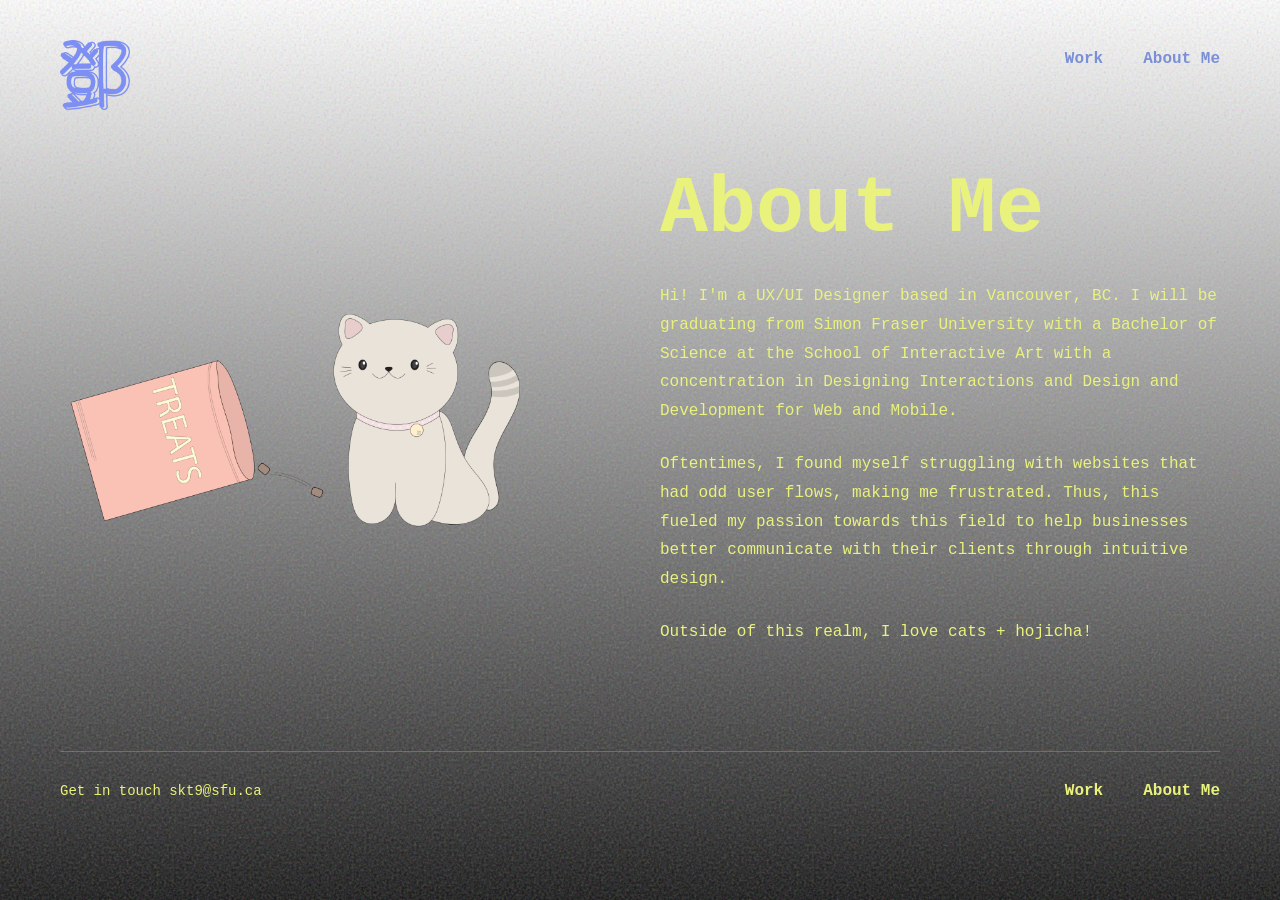
==== aboutme.html @ 4625fe95 "Website" ====
<!DOCTYPE html>
<html lang="en">
<head>
    <meta charset="UTF-8">
    <meta name="viewport" content="width=device-width, initial-scale=1.0">
    <title>About Me - Portfolio</title>
    <link rel="stylesheet" href="aboutme.css">
</head>
<body>
    <div class="content-wrapper">
        <header>
            <a href="homepage.html">
                <div class="logo"></div>
            </a>
            <nav>
                <a href="projectpage.html">Work</a>
                <a href="aboutme.html">About Me</a>
            </nav>
        </header>

        <div class="content">
            <div class="illustration">
                <img src="./img/cat.png" alt="Cute cat illustration" class="cat-image">
            </div>

            <div class="text-content">
                <h1>About Me</h1>
                <p class="bio">
                    Hi! I'm a UX/UI Designer based in Vancouver, BC. I will be graduating from Simon Fraser University with a Bachelor of Science at the School of Interactive Art with a concentration in Designing Interactions and Design and Development for Web and Mobile.
                </p>
                <p class="bio">
                    Oftentimes, I found myself struggling with websites that had odd user flows, making me frustrated. Thus, this fueled my passion towards this field to help businesses better communicate with their clients through intuitive design.
                </p>
                <p class="bio">
                    Outside of this realm, I love cats + hojicha!
                </p>
            </div>
        </div>

        <footer>
            <div class="contact">
                Get in touch <a href="mailto:skt9@sfu.ca">skt9@sfu.ca</a>
            </div>
            <div class="footer-nav">
                <a href="projectpage.html">Work</a>
                <a href="aboutme.html">About Me</a>
            </div>
        </footer>
    </div>
</body>
</html>
---- aboutme.css ----
* {
    margin: 0;
    padding: 0;
    box-sizing: border-box;
}

html {
    overflow-y: scroll;
}

body {
    font-family: 'Courier New', monospace;
    background: linear-gradient(to bottom, #ffffff 0%, #111 100%);
    min-height: 100vh;
    position: relative;
    overflow-x: hidden;
}

body::before {
    content: '';
    position: absolute;
    inset: 0;
    background-image: url("data:image/svg+xml,%3Csvg viewBox='0 0 400 400' xmlns='http://www.w3.org/2000/svg'%3E%3Cfilter id='noiseFilter'%3E%3CfeTurbulence type='fractalNoise' baseFrequency='0.9' numOctaves='4' stitchTiles='stitch'/%3E%3C/filter%3E%3Crect width='100%25' height='100%25' filter='url(%23noiseFilter)'/%3E%3C/svg%3E");
    opacity: 0.3;
    pointer-events: none;
    z-index: 1;
}

.content-wrapper {
    position: relative;
    z-index: 2;
    max-width: 1400px;
    margin: 0 auto;
    padding: 40px 60px;
}

header {
    display: flex;
    justify-content: space-between;
    align-items: flex-start;
    margin-bottom: 60px;
}

.logo {
    width: 70px;
    height: 70px;
    background-image: url('./img/logoblue.png');
    background-size: contain;
    background-position: center;
    background-repeat: no-repeat;
}

nav {
    display: flex;
    gap: 40px;
    padding-top: 10px;
}

nav a {
    color: #7b8fd6;
    text-decoration: none;
    font-size: 16px;
    font-weight: bold;
    transition: opacity 0.3s ease;
}

nav a:hover {
    opacity: 0.7;
}

.content {
    display: grid;
    grid-template-columns: repeat(12, 1fr);
    column-gap: 40px;
    row-gap: 60px;
    margin-bottom: 80px;
}

.illustration {
    grid-column: 1 / 6;
    display: flex;
    justify-content: center;
    align-items: center;
}

.cat-image {
    max-width: 200%;
    width: 100%;
    height: auto;
}

.text-content {
    grid-column: 7 / 13;
}

h1 {
    font-size: 5rem;
    font-weight: 900;
    margin-bottom: 2rem;
    line-height: 1;
    color: #E9F27D;
}

.bio {
    font-size: 1rem;
    line-height: 1.8;
    margin-bottom: 1.5rem;
    color: #E9F27D;
}

footer {
    margin-top: 80px;
    padding-top: 30px;
    border-top: 1px solid rgba(200, 214, 74, 0.3);
    display: flex;
    justify-content: space-between;
    align-items: center;
}

.contact {
    color: #E9F27D;
    font-size: 14px;
}

.contact a {
    color: #E9F27D;
    text-decoration: none;
    transition: opacity 0.3s ease;
}

.contact a:hover {
    opacity: 0.7;
}

.footer-nav {
    display: flex;
    gap: 40px;
}

.footer-nav a {
    color: #E9F27D;
    text-decoration: none;
    font-size: 16px;
    font-weight: bold;
    transition: opacity 0.3s ease;
}

.footer-nav a:hover {
    opacity: 0.7;
}

@media (max-width: 1024px) {
    .content-wrapper {
        padding: 30px 40px;
    }

    .content {
        grid-template-columns: 1fr;
    }

    .illustration,
    .text-content {
        grid-column: 1 / -1;
    }

    h1 {
        font-size: 3.5rem;
    }

    footer {
        flex-direction: column;
        gap: 20px;
        align-items: flex-start;
    }
}

@media (max-width: 768px) {
    h1 {
        font-size: 2.5rem;
    }

    .cat-image {
        max-width: 280px;
    }
}
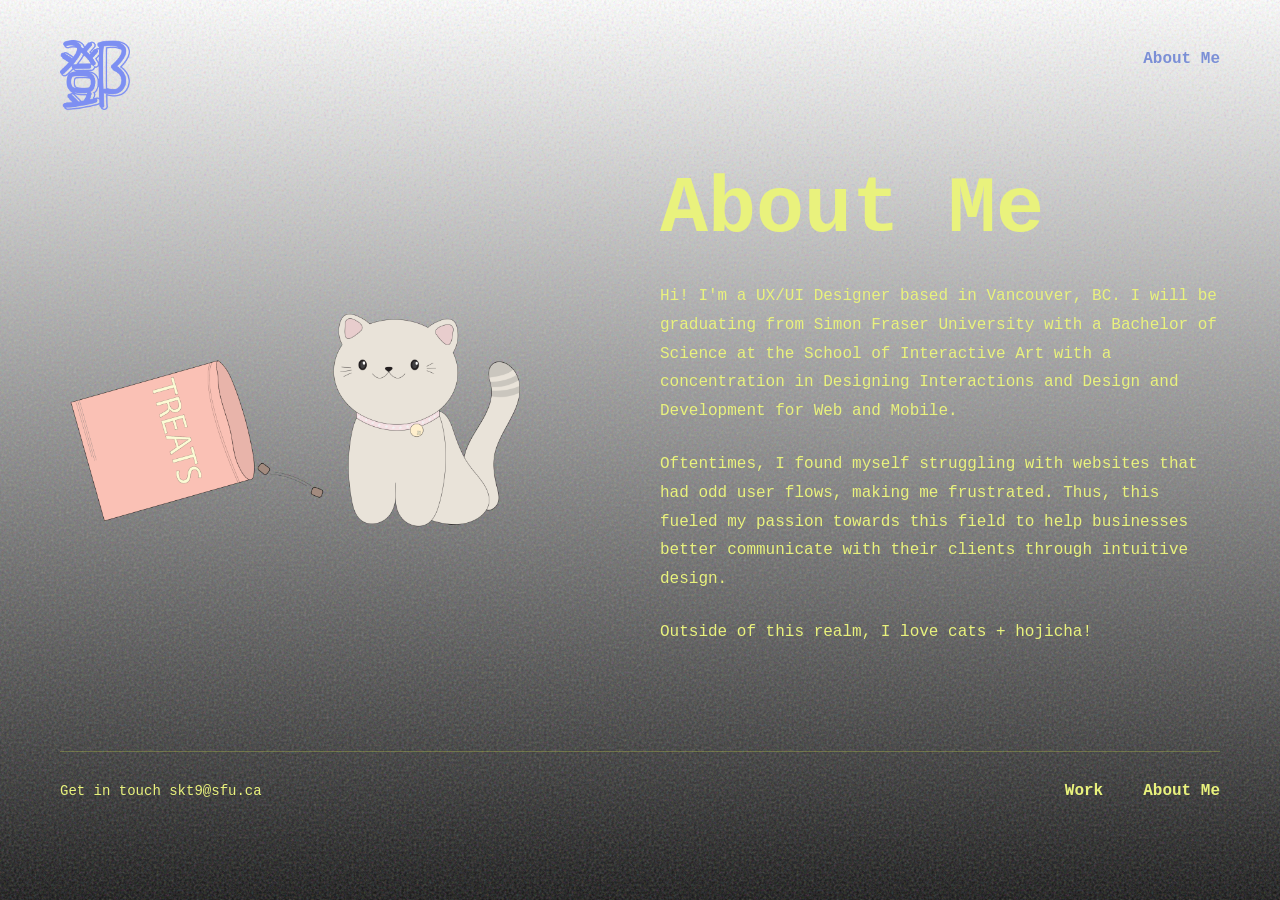
==== commit 13721248: "Update aboutme.html" ====
--- a/aboutme.html
+++ b/aboutme.html
@@ -9,11 +9,10 @@
 <body>
     <div class="content-wrapper">
         <header>
-            <a href="homepage.html">
+            <a href="index.html">
                 <div class="logo"></div>
             </a>
             <nav>
-                <a href="projectpage.html">Work</a>
                 <a href="aboutme.html">About Me</a>
             </nav>
         </header>
@@ -48,4 +47,5 @@
         </footer>
     </div>
 </body>
-</html>+
+</html>
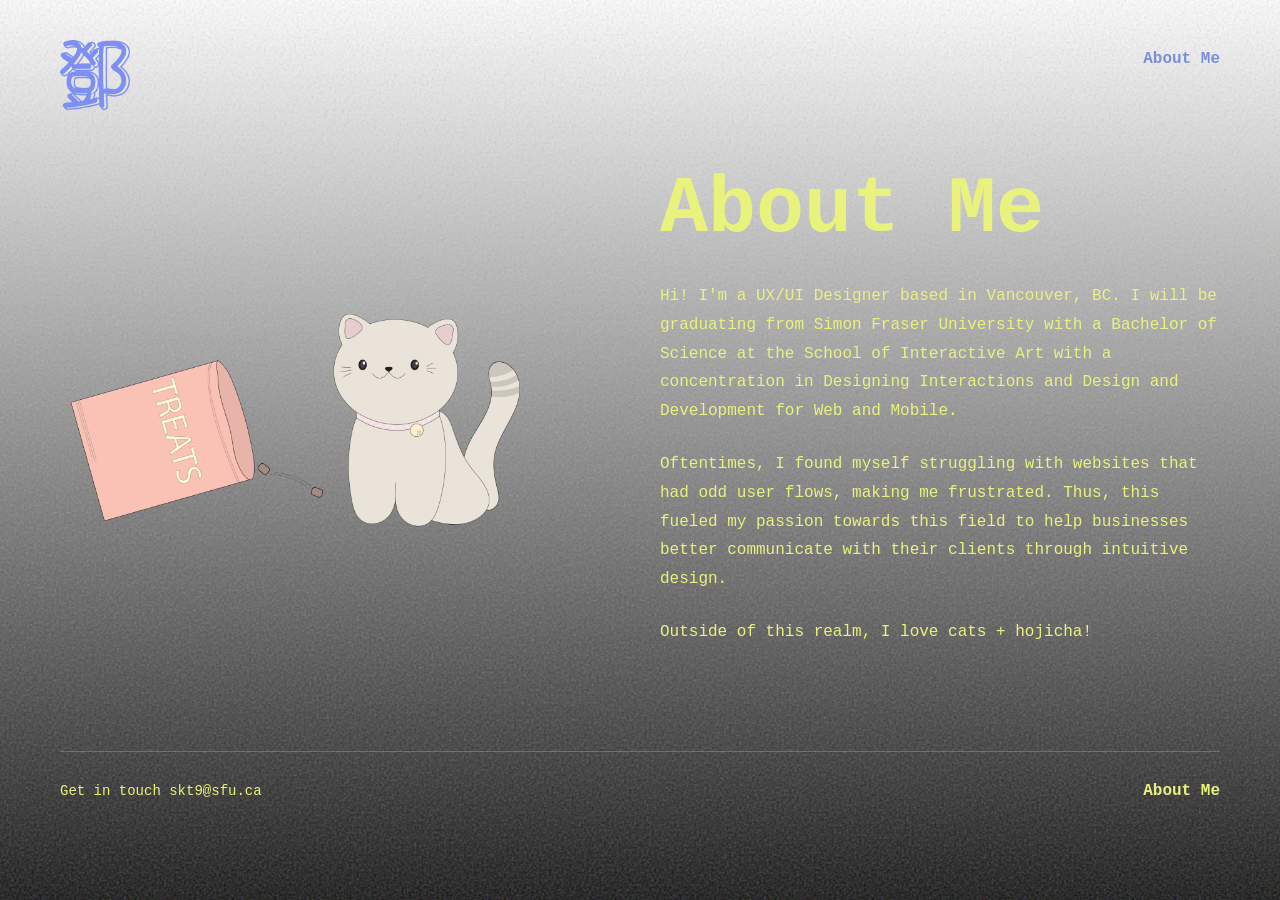
==== commit 1122e011: "Add files via upload" ====
--- a/aboutme.html
+++ b/aboutme.html
@@ -41,11 +41,9 @@
                 Get in touch <a href="mailto:skt9@sfu.ca">skt9@sfu.ca</a>
             </div>
             <div class="footer-nav">
-                <a href="projectpage.html">Work</a>
                 <a href="aboutme.html">About Me</a>
             </div>
         </footer>
     </div>
 </body>
-
-</html>
+</html>
